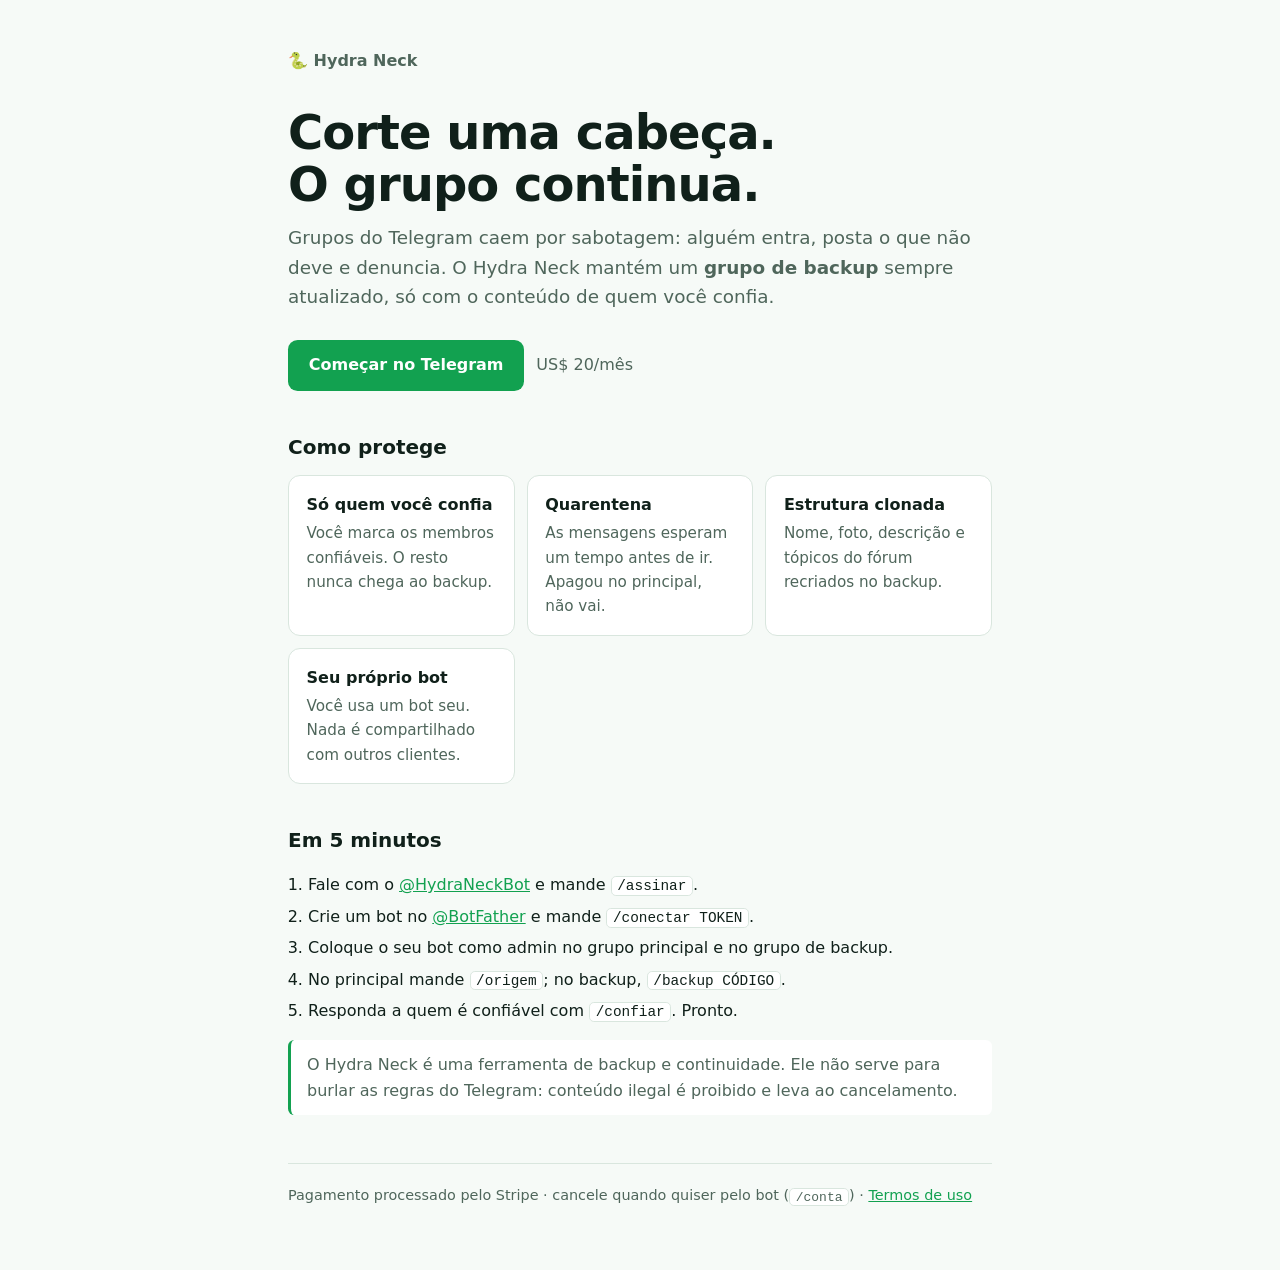
==== index.html @ cfd94fe3 "Troca o servidor web por GitHub Pages + Stripe sem webhook - Checkout vira Payment Link com client_r" ====
<!doctype html>
<html lang="pt-BR">
<head>
<meta charset="utf-8">
<meta name="viewport" content="width=device-width, initial-scale=1">
<title>Hydra Neck — backup vivo do seu grupo do Telegram</title>
<meta name="description" content="Corte uma cabeça e outra continua. O Hydra Neck replica seu grupo do Telegram num backup, só com quem você confia.">
<link rel="stylesheet" href="style.css">
<link rel="icon" href="data:image/svg+xml,<svg xmlns='http://www.w3.org/2000/svg' viewBox='0 0 100 100'><text y='.9em' font-size='90'>🐍</text></svg>">
</head>
<body>
<main>
  <a class="brand" href="./">🐍 Hydra Neck</a>
  <h1>Corte uma cabeça.<br>O grupo continua.</h1>
  <p class="lead">Grupos do Telegram caem por sabotagem: alguém entra, posta o que não deve e denuncia.
    O Hydra Neck mantém um <b>grupo de backup</b> sempre atualizado, só com o conteúdo de quem você confia.</p>
  <p><a class="cta" href="https://t.me/HydraNeckBot">Começar no Telegram</a><span class="price">US$ 20/mês</span></p>

  <h2>Como protege</h2>
  <div class="grid">
    <div class="card"><b>Só quem você confia</b><p>Você marca os membros confiáveis. O resto nunca chega ao backup.</p></div>
    <div class="card"><b>Quarentena</b><p>As mensagens esperam um tempo antes de ir. Apagou no principal, não vai.</p></div>
    <div class="card"><b>Estrutura clonada</b><p>Nome, foto, descrição e tópicos do fórum recriados no backup.</p></div>
    <div class="card"><b>Seu próprio bot</b><p>Você usa um bot seu. Nada é compartilhado com outros clientes.</p></div>
  </div>

  <h2>Em 5 minutos</h2>
  <ol>
    <li>Fale com o <a href="https://t.me/HydraNeckBot">@HydraNeckBot</a> e mande <code>/assinar</code>.</li>
    <li>Crie um bot no <a href="https://t.me/BotFather">@BotFather</a> e mande <code>/conectar TOKEN</code>.</li>
    <li>Coloque o seu bot como admin no grupo principal e no grupo de backup.</li>
    <li>No principal mande <code>/origem</code>; no backup, <code>/backup CÓDIGO</code>.</li>
    <li>Responda a quem é confiável com <code>/confiar</code>. Pronto.</li>
  </ol>

  <p class="note">O Hydra Neck é uma ferramenta de backup e continuidade. Ele não serve para
    burlar as regras do Telegram: conteúdo ilegal é proibido e leva ao cancelamento.</p>

  <footer>
    Pagamento processado pelo Stripe · cancele quando quiser pelo bot (<code>/conta</code>) ·
    <a href="termos.html">Termos de uso</a>
  </footer>
</main>
</body>
</html>
---- style.css ----
:root {
  --bg: #0d1412;
  --surface: #14201c;
  --line: #22332d;
  --text: #e6efe9;
  --muted: #9db2a8;
  --accent: #3ddc84;
  --accent-ink: #062414;
}
@media (prefers-color-scheme: light) {
  :root {
    --bg: #f6faf7;
    --surface: #ffffff;
    --line: #d9e6de;
    --text: #10201a;
    --muted: #4f665b;
    --accent: #12a150;
    --accent-ink: #ffffff;
  }
}
* { box-sizing: border-box; }
html { -webkit-text-size-adjust: 100%; }
body {
  margin: 0;
  background: var(--bg);
  color: var(--text);
  font: 16px/1.6 system-ui, -apple-system, "Segoe UI", Roboto, sans-serif;
}
main { max-width: 46rem; margin: 0 auto; padding: 3rem 1rem 4rem; }
a { color: var(--accent); }
h1 { font-size: clamp(2rem, 6vw, 3rem); line-height: 1.1; margin: 0 0 .75rem; letter-spacing: -.02em; }
h2 { font-size: 1.25rem; margin: 2.5rem 0 .75rem; }
.lead { font-size: 1.15rem; color: var(--muted); margin: 0 0 1.75rem; }
.brand { font-weight: 700; color: var(--muted); margin-bottom: 2rem; text-decoration: none; display: inline-block; }
.cta {
  display: inline-block; background: var(--accent); color: var(--accent-ink);
  padding: .8rem 1.3rem; border-radius: .6rem; font-weight: 700; text-decoration: none;
}
.price { color: var(--muted); margin-left: .75rem; white-space: nowrap; }
.grid { display: grid; gap: .75rem; grid-template-columns: repeat(auto-fit, minmax(13rem, 1fr)); }
.card { background: var(--surface); border: 1px solid var(--line); border-radius: .75rem; padding: 1rem 1.1rem; }
.card b { display: block; margin-bottom: .25rem; }
.card p { margin: 0; color: var(--muted); font-size: .95rem; }
ol { padding-left: 1.25rem; }
li { margin: .35rem 0; }
code { background: var(--surface); border: 1px solid var(--line); border-radius: .3rem; padding: .05rem .35rem; font-size: .9em; }
footer { margin-top: 3rem; padding-top: 1.25rem; border-top: 1px solid var(--line); color: var(--muted); font-size: .9rem; }
.note { background: var(--surface); border-left: 3px solid var(--accent); padding: .75rem 1rem; border-radius: .4rem; color: var(--muted); }
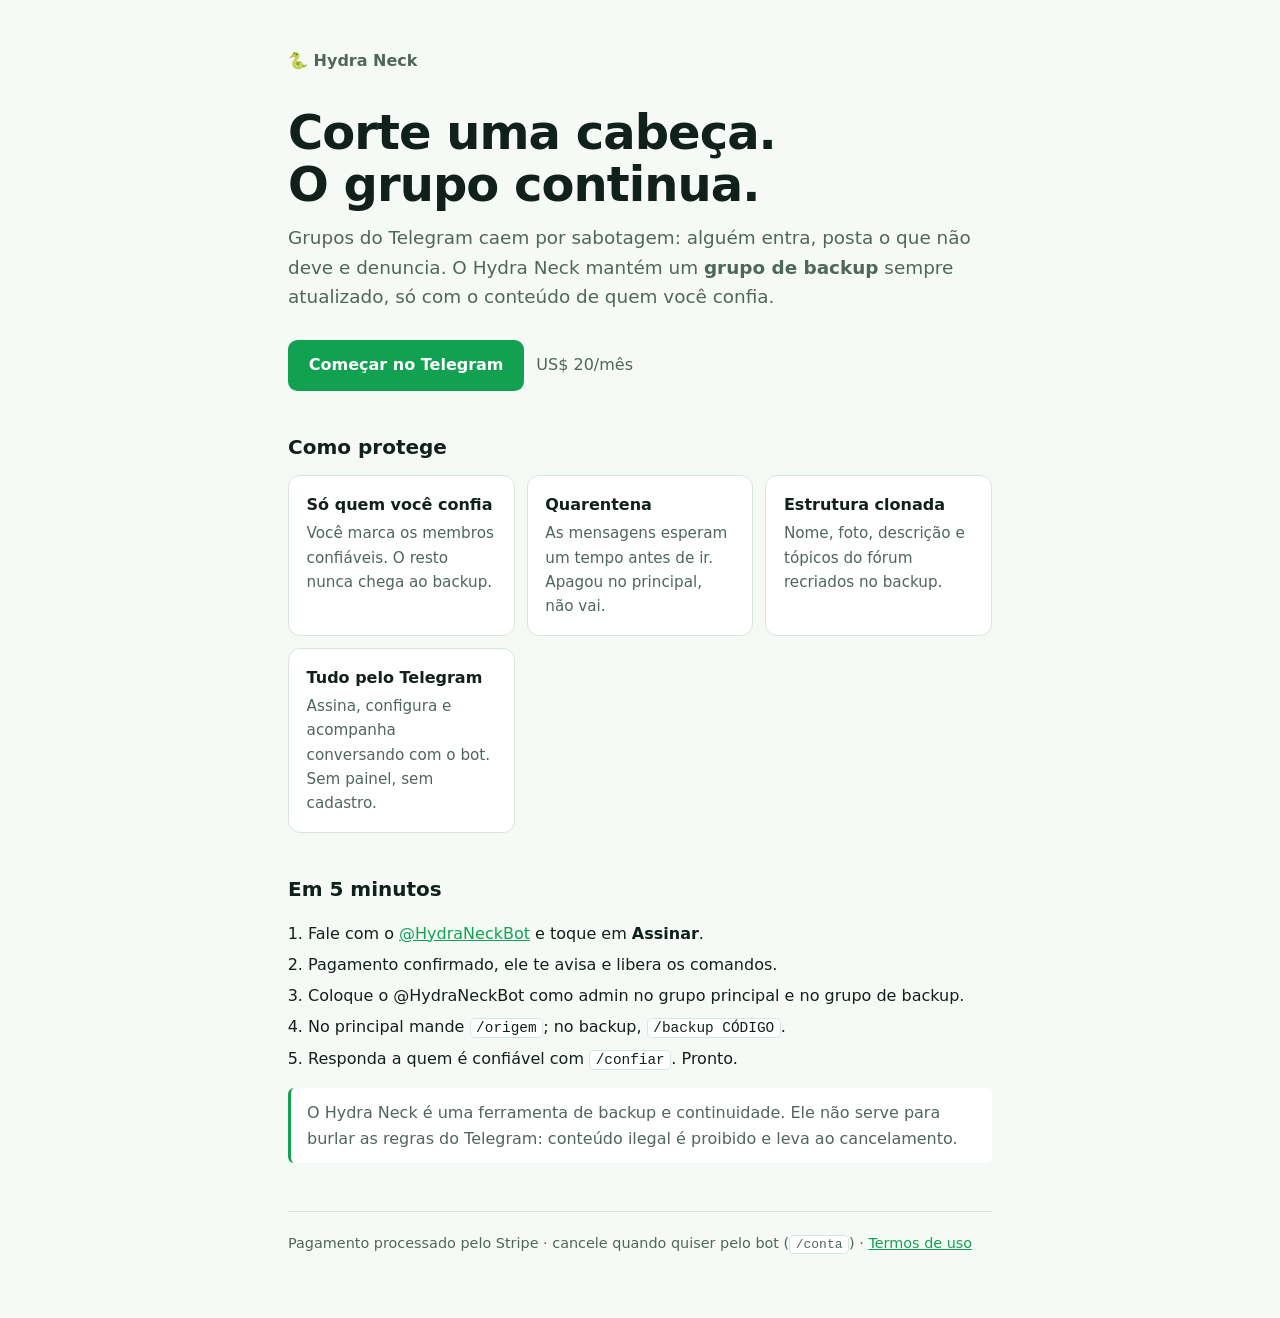
==== commit 674d61f7: "Um bot só: o @HydraNeckBot atende, cobra e espelha - Qualquer mensagem no privado: apresentação + bo" ====
--- a/index.html
+++ b/index.html
@@ -21,14 +21,14 @@
     <div class="card"><b>Só quem você confia</b><p>Você marca os membros confiáveis. O resto nunca chega ao backup.</p></div>
     <div class="card"><b>Quarentena</b><p>As mensagens esperam um tempo antes de ir. Apagou no principal, não vai.</p></div>
     <div class="card"><b>Estrutura clonada</b><p>Nome, foto, descrição e tópicos do fórum recriados no backup.</p></div>
-    <div class="card"><b>Seu próprio bot</b><p>Você usa um bot seu. Nada é compartilhado com outros clientes.</p></div>
+    <div class="card"><b>Tudo pelo Telegram</b><p>Assina, configura e acompanha conversando com o bot. Sem painel, sem cadastro.</p></div>
   </div>
 
   <h2>Em 5 minutos</h2>
   <ol>
-    <li>Fale com o <a href="https://t.me/HydraNeckBot">@HydraNeckBot</a> e mande <code>/assinar</code>.</li>
-    <li>Crie um bot no <a href="https://t.me/BotFather">@BotFather</a> e mande <code>/conectar TOKEN</code>.</li>
-    <li>Coloque o seu bot como admin no grupo principal e no grupo de backup.</li>
+    <li>Fale com o <a href="https://t.me/HydraNeckBot">@HydraNeckBot</a> e toque em <b>Assinar</b>.</li>
+    <li>Pagamento confirmado, ele te avisa e libera os comandos.</li>
+    <li>Coloque o @HydraNeckBot como admin no grupo principal e no grupo de backup.</li>
     <li>No principal mande <code>/origem</code>; no backup, <code>/backup CÓDIGO</code>.</li>
     <li>Responda a quem é confiável com <code>/confiar</code>. Pronto.</li>
   </ol>
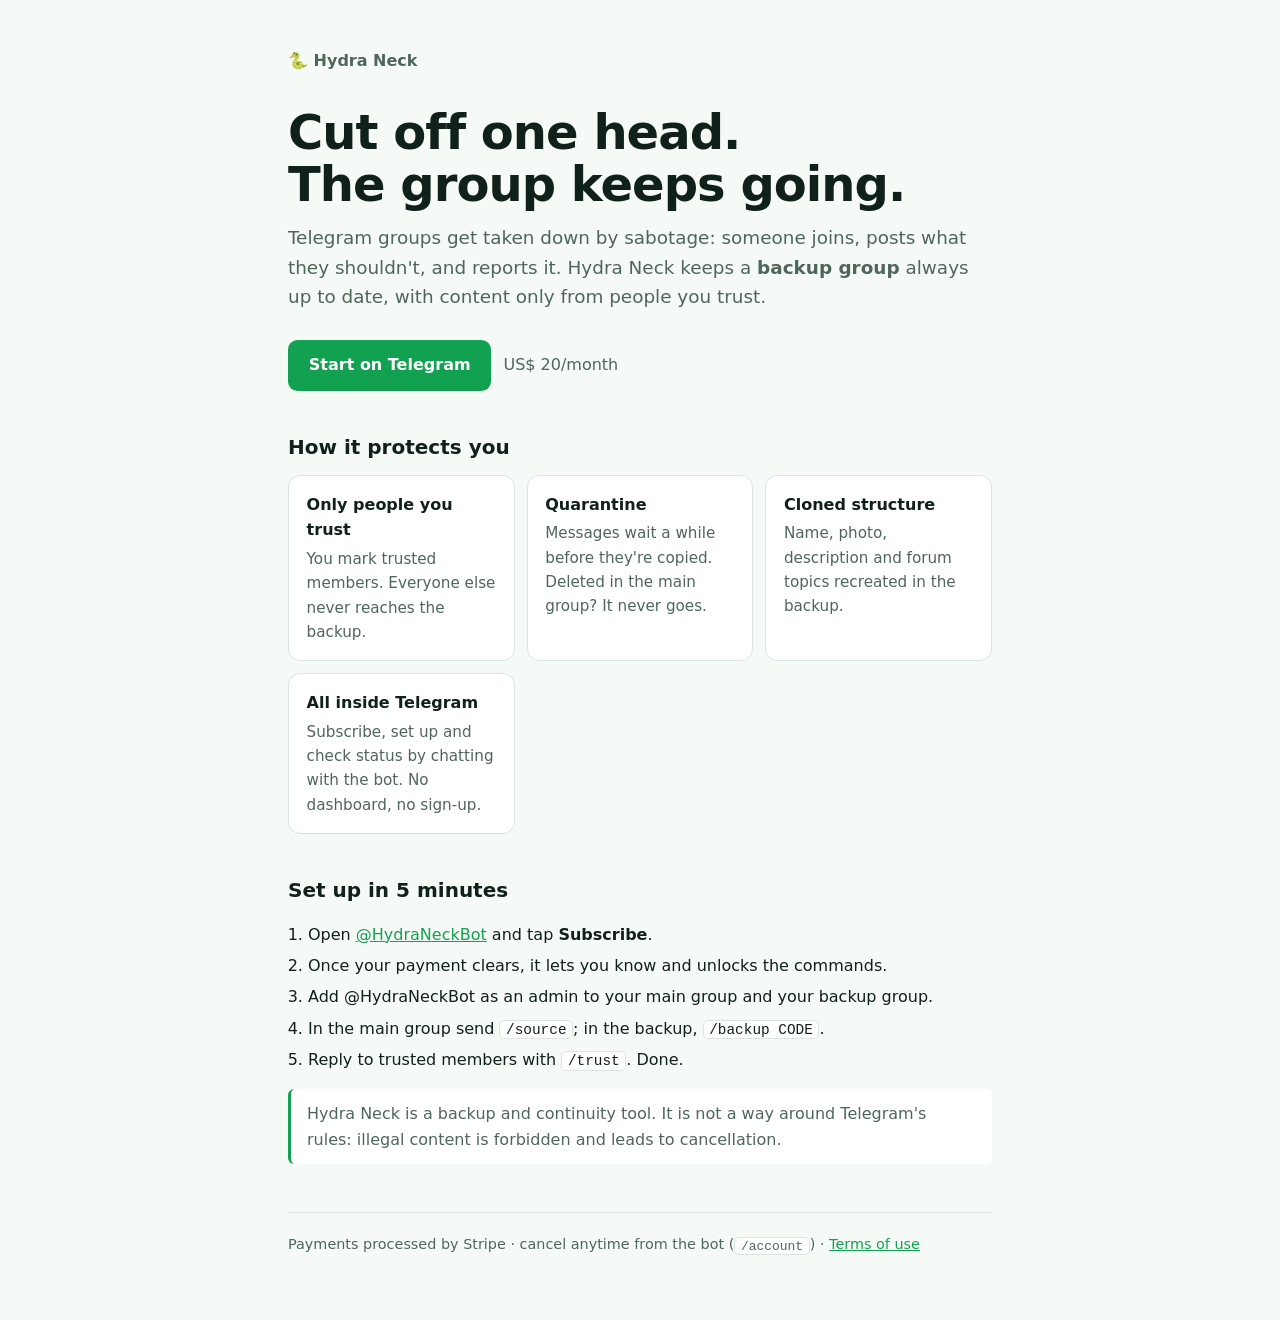
==== commit 3bacef09: "Tudo que o usuário vê em inglês - Textos, comandos (/source, /backup, /trust, /untrust, /mode, /dela" ====
--- a/index.html
+++ b/index.html
@@ -1,44 +1,44 @@
 <!doctype html>
-<html lang="pt-BR">
+<html lang="en">
 <head>
 <meta charset="utf-8">
 <meta name="viewport" content="width=device-width, initial-scale=1">
-<title>Hydra Neck — backup vivo do seu grupo do Telegram</title>
-<meta name="description" content="Corte uma cabeça e outra continua. O Hydra Neck replica seu grupo do Telegram num backup, só com quem você confia.">
+<title>Hydra Neck — a living backup of your Telegram group</title>
+<meta name="description" content="Cut off one head and another keeps going. Hydra Neck mirrors your Telegram group into a backup, copying only people you trust.">
 <link rel="stylesheet" href="style.css">
 <link rel="icon" href="data:image/svg+xml,<svg xmlns='http://www.w3.org/2000/svg' viewBox='0 0 100 100'><text y='.9em' font-size='90'>🐍</text></svg>">
 </head>
 <body>
 <main>
   <a class="brand" href="./">🐍 Hydra Neck</a>
-  <h1>Corte uma cabeça.<br>O grupo continua.</h1>
-  <p class="lead">Grupos do Telegram caem por sabotagem: alguém entra, posta o que não deve e denuncia.
-    O Hydra Neck mantém um <b>grupo de backup</b> sempre atualizado, só com o conteúdo de quem você confia.</p>
-  <p><a class="cta" href="https://t.me/HydraNeckBot">Começar no Telegram</a><span class="price">US$ 20/mês</span></p>
+  <h1>Cut off one head.<br>The group keeps going.</h1>
+  <p class="lead">Telegram groups get taken down by sabotage: someone joins, posts what they shouldn't, and reports it.
+    Hydra Neck keeps a <b>backup group</b> always up to date, with content only from people you trust.</p>
+  <p><a class="cta" href="https://t.me/HydraNeckBot">Start on Telegram</a><span class="price">US$ 20/month</span></p>
 
-  <h2>Como protege</h2>
+  <h2>How it protects you</h2>
   <div class="grid">
-    <div class="card"><b>Só quem você confia</b><p>Você marca os membros confiáveis. O resto nunca chega ao backup.</p></div>
-    <div class="card"><b>Quarentena</b><p>As mensagens esperam um tempo antes de ir. Apagou no principal, não vai.</p></div>
-    <div class="card"><b>Estrutura clonada</b><p>Nome, foto, descrição e tópicos do fórum recriados no backup.</p></div>
-    <div class="card"><b>Tudo pelo Telegram</b><p>Assina, configura e acompanha conversando com o bot. Sem painel, sem cadastro.</p></div>
+    <div class="card"><b>Only people you trust</b><p>You mark trusted members. Everyone else never reaches the backup.</p></div>
+    <div class="card"><b>Quarantine</b><p>Messages wait a while before they're copied. Deleted in the main group? It never goes.</p></div>
+    <div class="card"><b>Cloned structure</b><p>Name, photo, description and forum topics recreated in the backup.</p></div>
+    <div class="card"><b>All inside Telegram</b><p>Subscribe, set up and check status by chatting with the bot. No dashboard, no sign-up.</p></div>
   </div>
 
-  <h2>Em 5 minutos</h2>
+  <h2>Set up in 5 minutes</h2>
   <ol>
-    <li>Fale com o <a href="https://t.me/HydraNeckBot">@HydraNeckBot</a> e toque em <b>Assinar</b>.</li>
-    <li>Pagamento confirmado, ele te avisa e libera os comandos.</li>
-    <li>Coloque o @HydraNeckBot como admin no grupo principal e no grupo de backup.</li>
-    <li>No principal mande <code>/origem</code>; no backup, <code>/backup CÓDIGO</code>.</li>
-    <li>Responda a quem é confiável com <code>/confiar</code>. Pronto.</li>
+    <li>Open <a href="https://t.me/HydraNeckBot">@HydraNeckBot</a> and tap <b>Subscribe</b>.</li>
+    <li>Once your payment clears, it lets you know and unlocks the commands.</li>
+    <li>Add @HydraNeckBot as an admin to your main group and your backup group.</li>
+    <li>In the main group send <code>/source</code>; in the backup, <code>/backup CODE</code>.</li>
+    <li>Reply to trusted members with <code>/trust</code>. Done.</li>
   </ol>
 
-  <p class="note">O Hydra Neck é uma ferramenta de backup e continuidade. Ele não serve para
-    burlar as regras do Telegram: conteúdo ilegal é proibido e leva ao cancelamento.</p>
+  <p class="note">Hydra Neck is a backup and continuity tool. It is not a way around Telegram's
+    rules: illegal content is forbidden and leads to cancellation.</p>
 
   <footer>
-    Pagamento processado pelo Stripe · cancele quando quiser pelo bot (<code>/conta</code>) ·
-    <a href="termos.html">Termos de uso</a>
+    Payments processed by Stripe · cancel anytime from the bot (<code>/account</code>) ·
+    <a href="terms.html">Terms of use</a>
   </footer>
 </main>
 </body>
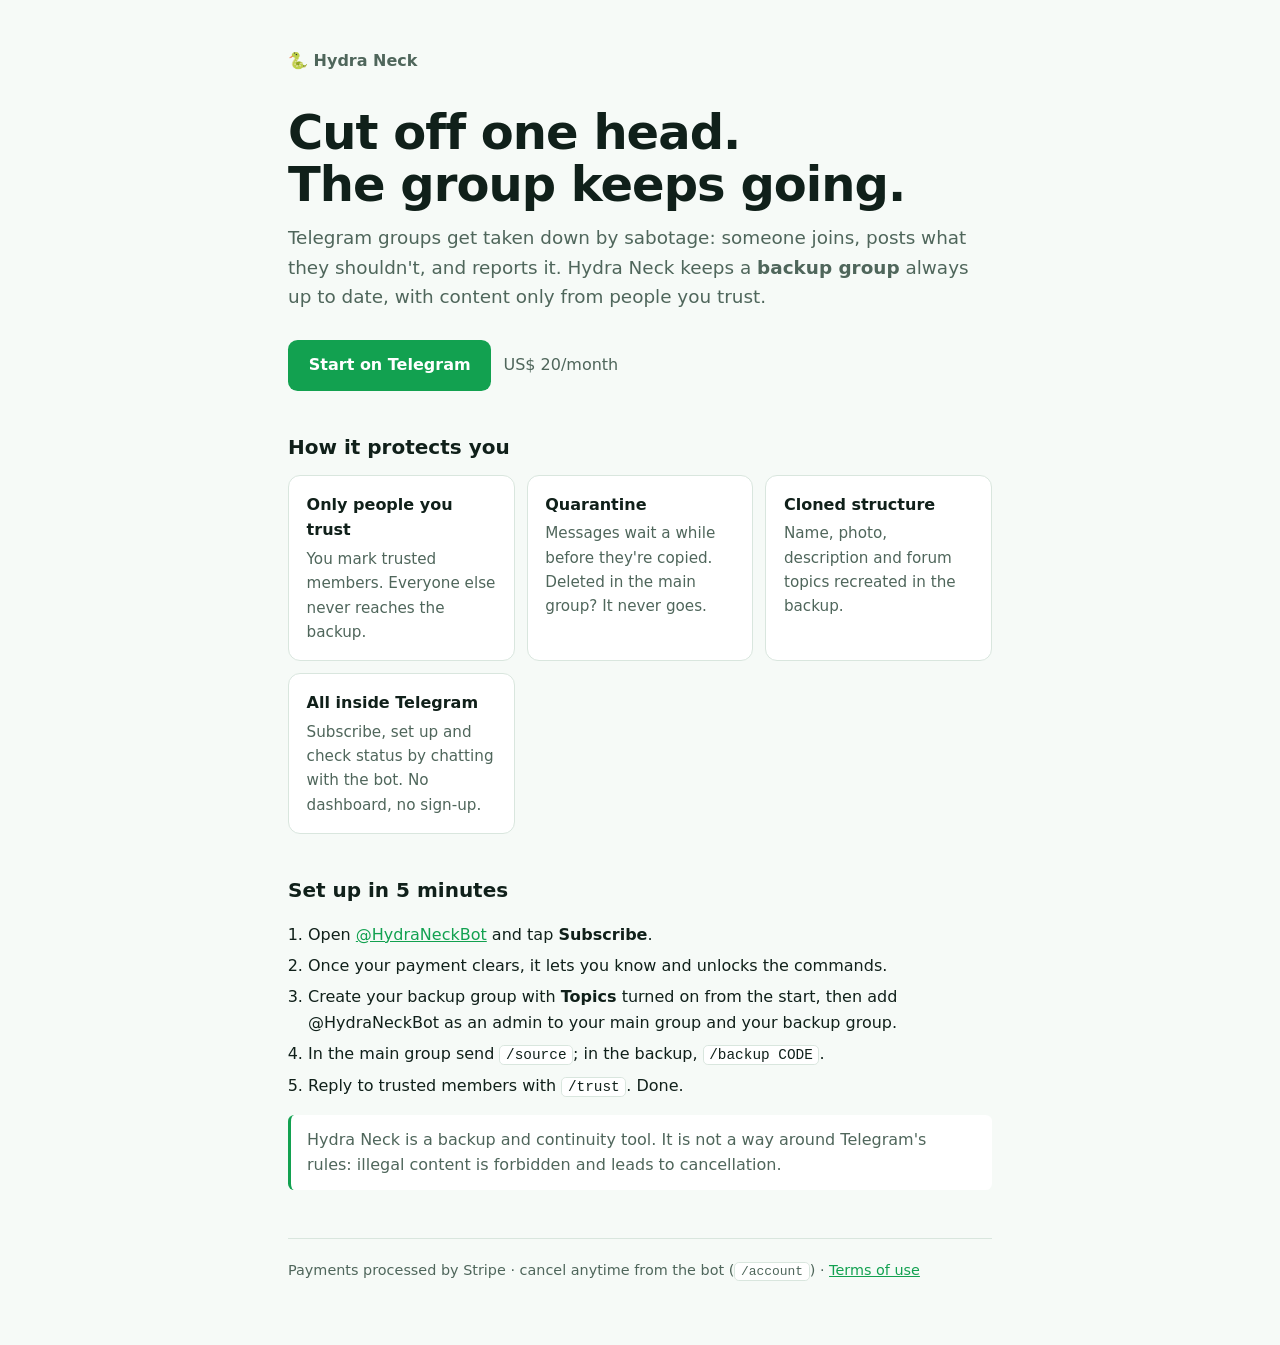
==== commit 94e2155b: "Sonda invisível na origem + orientar backup como fórum desde o início - A sonda que descobre o tópic" ====
--- a/index.html
+++ b/index.html
@@ -28,7 +28,8 @@
   <ol>
     <li>Open <a href="https://t.me/HydraNeckBot">@HydraNeckBot</a> and tap <b>Subscribe</b>.</li>
     <li>Once your payment clears, it lets you know and unlocks the commands.</li>
-    <li>Add @HydraNeckBot as an admin to your main group and your backup group.</li>
+    <li>Create your backup group with <b>Topics</b> turned on from the start, then add
+      @HydraNeckBot as an admin to your main group and your backup group.</li>
     <li>In the main group send <code>/source</code>; in the backup, <code>/backup CODE</code>.</li>
     <li>Reply to trusted members with <code>/trust</code>. Done.</li>
   </ol>
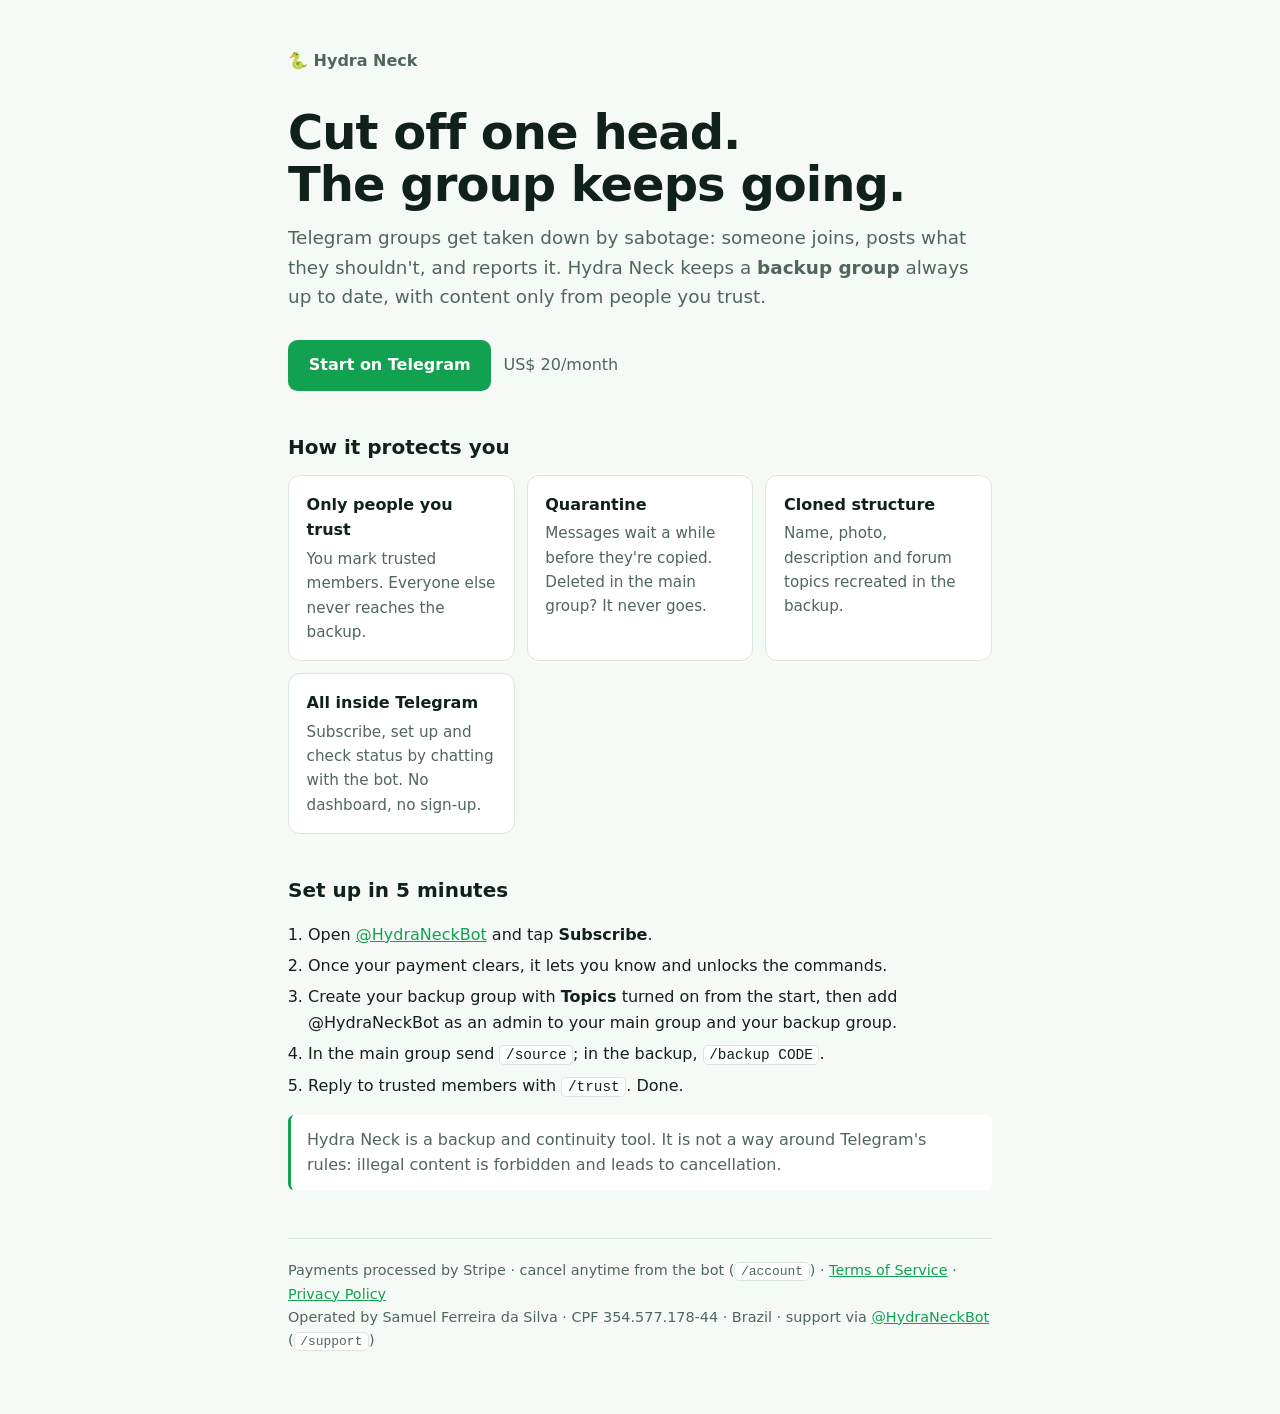
==== commit 6a6e82dc: "Termos de uso e política de privacidade + /support e /reply como canal de contato Co-Authored-By: Cl" ====
--- a/index.html
+++ b/index.html
@@ -39,7 +39,9 @@
 
   <footer>
     Payments processed by Stripe · cancel anytime from the bot (<code>/account</code>) ·
-    <a href="terms.html">Terms of use</a>
+    <a href="terms.html">Terms of Service</a> · <a href="privacy.html">Privacy Policy</a><br>
+    Operated by Samuel Ferreira da Silva · CPF 354.577.178-44 · Brazil · support via
+    <a href="https://t.me/HydraNeckBot">@HydraNeckBot</a> (<code>/support</code>)
   </footer>
 </main>
 </body>
--- a/style.css
+++ b/style.css
@@ -46,3 +46,8 @@
 code { background: var(--surface); border: 1px solid var(--line); border-radius: .3rem; padding: .05rem .35rem; font-size: .9em; }
 footer { margin-top: 3rem; padding-top: 1.25rem; border-top: 1px solid var(--line); color: var(--muted); font-size: .9rem; }
 .note { background: var(--surface); border-left: 3px solid var(--accent); padding: .75rem 1rem; border-radius: .4rem; color: var(--muted); }
+ul { padding-left: 1.25rem; }
+.toc { background: var(--surface); border: 1px solid var(--line); border-radius: .75rem; padding: .75rem 1.1rem; margin: 1.5rem 0; }
+.toc ol { margin: 0; columns: 2 14rem; column-gap: 2rem; }
+.toc li { margin: .15rem 0; break-inside: avoid; }
+h2[id] { scroll-margin-top: 1rem; }
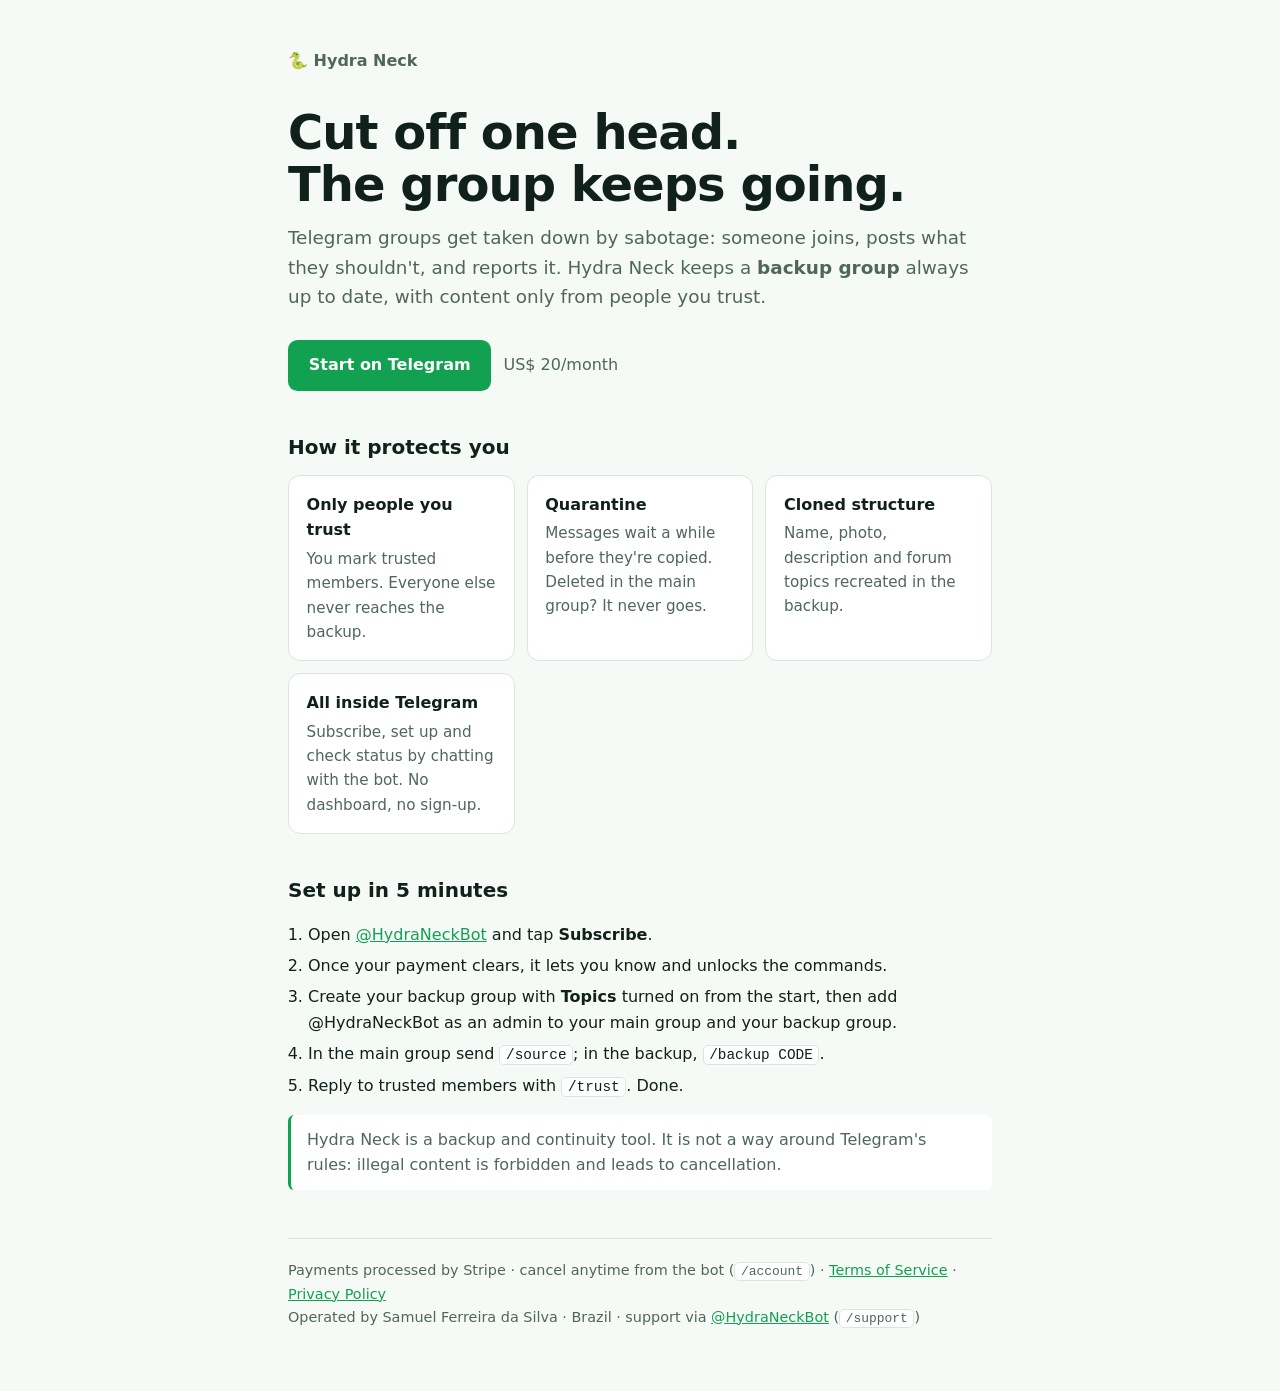
==== commit 0cb309ee: "Termos para público internacional: sem CPF e sem referências ao CDC; GDPR ao lado da LGPD Co-Authore" ====
--- a/index.html
+++ b/index.html
@@ -40,7 +40,7 @@
   <footer>
     Payments processed by Stripe · cancel anytime from the bot (<code>/account</code>) ·
     <a href="terms.html">Terms of Service</a> · <a href="privacy.html">Privacy Policy</a><br>
-    Operated by Samuel Ferreira da Silva · CPF 354.577.178-44 · Brazil · support via
+    Operated by Samuel Ferreira da Silva · Brazil · support via
     <a href="https://t.me/HydraNeckBot">@HydraNeckBot</a> (<code>/support</code>)
   </footer>
 </main>
